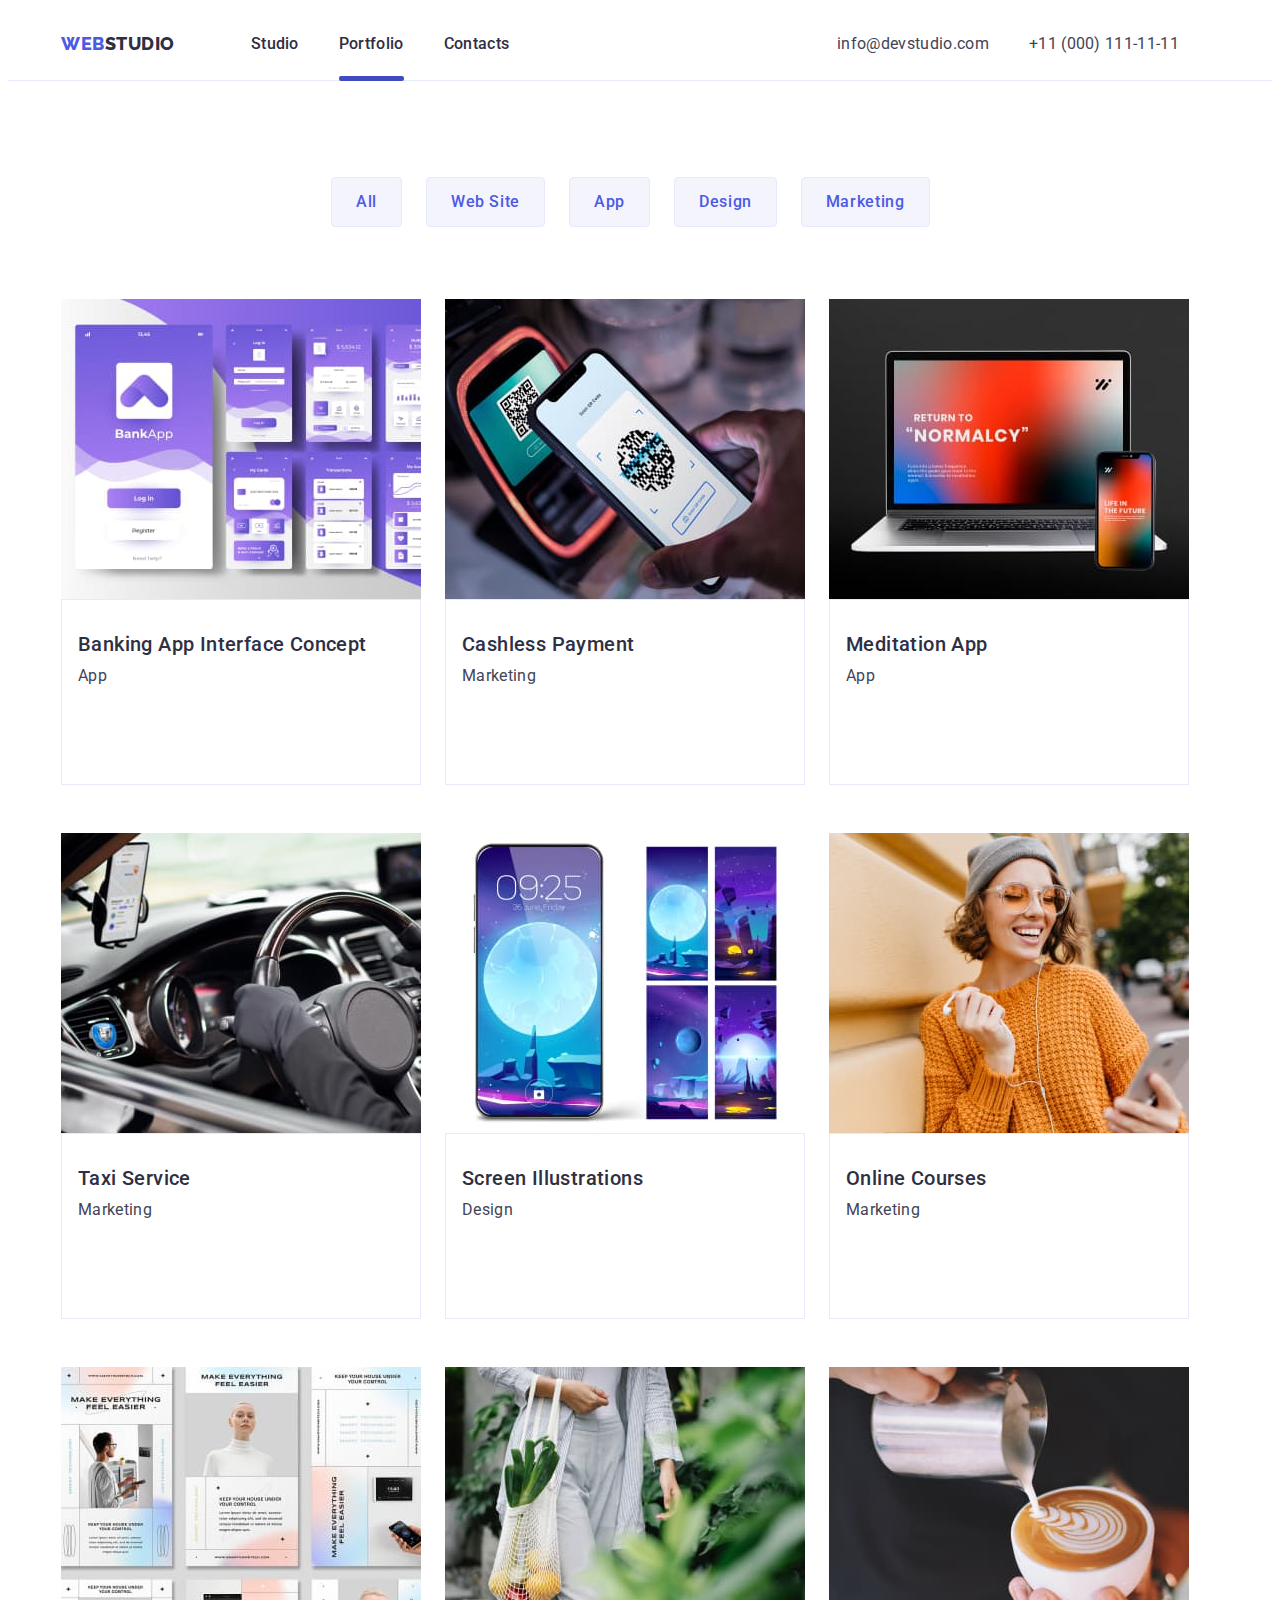
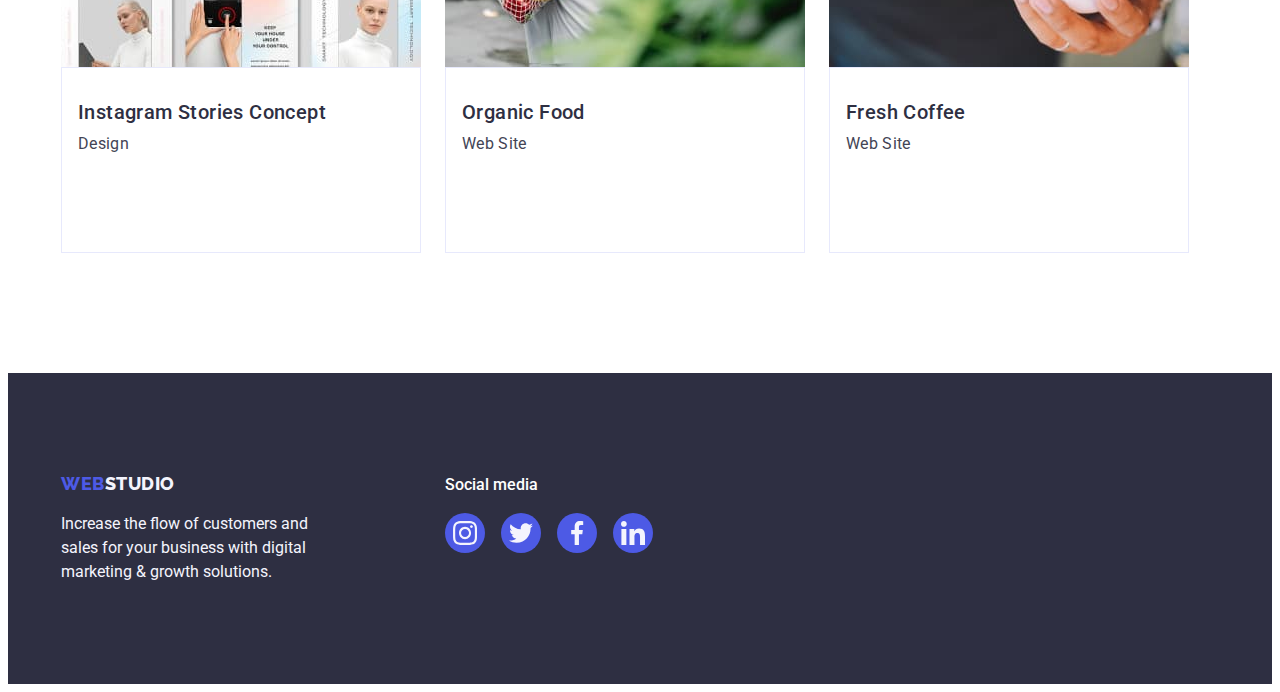
==== portfolio.html @ 5ac4493b "Initial commit" ====
<!DOCTYPE html>
<html lang="en">
<head>
    <meta charset="UTF-8">
    <meta http-equiv="X-UA-Compatible" content="IE=edge">
    <meta name="viewport" content="width=device-width, initial-scale=1.0">
    <title>Portfolio</title>
    <link rel="preconnect" href="https://fonts.googleapis.com">
    <link rel="preconnect" href="https://fonts.gstatic.com" crossorigin>
    <link href="https://fonts.googleapis.com/css2?family=Raleway:wght@800&family=Roboto:wght@400;500;700&display=swap" rel="stylesheet">
    <link rel="stylesheet" href="https://cdnjs.cloudflare.com/ajax/libs/modern-normalize/1.1.0/modern-normalize.min.css" integrity="sha512-wpPYUAdjBVSE4KJnH1VR1HeZfpl1ub8YT/NKx4PuQ5NmX2tKuGu6U/JRp5y+Y8XG2tV+wKQpNHVUX03MfMFn9Q==" crossorigin="anonymous" referrerpolicy="no-referrer" />
    <link rel="stylesheet" href="./css/styles.css">
</head>
<body>
    <header class="header">
        <div class="container header-container">
            <nav class="navigation">
                <a href="./index.html" class="logo link">Web<span class="transform">Studio</span></a>
                <ul class="list">
                    <li><a href="./index.html" class="header-link link">Studio</a></li>
                    <li><a href="./portfolio.html" class="header-link link menu-link">Portfolio</a></li>
                    <li><a href="" class="header-link link">Contacts</a></li>
                </ul>
            </nav>
            <address class="address">
                <ul class="list">
                    <li><a href="mailto:info@devstudio.com" class="link address-link">info@devstudio.com</a></li>
                    <li><a href="tel:+110001111111" class="link address-link">+11 (000) 111-11-11</a></li>
                </ul>
            </address>
        </div>
    </header>
    <main>
        <section class="portfolio">
            <div class="container">
            <h1 hidden>cocojambo</h1>
            <ul class="list portfolio-choose">
                <li class="margin"><button type="button" class="button">All</button></li>
                <li class="margin"><button type="button" class="button">Web Site</button></li>
                <li class="margin"><button type="button" class="button">App</button></li>
                <li class="margin"><button type="button" class="button">Design</button></li>
                <li class="margin"><button type="button" class="button">Marketing</button></li>
            </ul>
            <ul class="list portfolio-list">
                <li class="hackers-cover-li">
                    <a href="" class="link team-list-link">
                        <div class="shadow">
                        <div class="hackers-cover-wrap">
                        <img src="./images/img-8.jpg" alt="Banking App Interface Concept" class="portfolio-img">
                        <p class="hackers-cover-text">14 Stylish and User-Friendly App Design Concepts · Task Manager App · Calorie Tracker App · Exotic Fruit Ecommerce App · Cloud Storage App</p>
                        </div>
                        <div class="border">
                        <h2 class="zagolovok">Banking App Interface Concept</h2>
                        <p class="p-img">App</p>
                        </div>
                        </div>
                    </a>
                </li>
                <li class="hackers-cover-li">
                    <a href="" class="link team-list-link">
                        <div class="shadow">
                        <div class="hackers-cover-wrap">
                        <img src="./images/img-7.jpg" alt="Cashless Payment" class="portfolio-img">
                        <p class="hackers-cover-text">14 Stylish and User-Friendly App Design Concepts · Task Manager App · Calorie Tracker App · Exotic Fruit Ecommerce App · Cloud Storage App</p>
                        </div>
                        <div class="border">
                        <h2 class="zagolovok">Cashless Payment</h2>
                        <p class="p-img">Marketing</p>
                        </div>
                        </div>
                    </a>
                </li>
                <li class="hackers-cover-li">
                    <a href="" class="link team-list-link">
                        <div class="shadow">
                        <div class="hackers-cover-wrap">
                        <img src="./images/img-6.jpg" alt="Meditation App" class="portfolio-img">
                        <p class="hackers-cover-text">14 Stylish and User-Friendly App Design Concepts · Task Manager App · Calorie Tracker App · Exotic Fruit Ecommerce App · Cloud Storage App</p>
                        </div>
                        <div class="border">
                        <h2 class="zagolovok">Meditation App</h2>
                        <p class="p-img">App</p>
                        </div>
                        </div>
                    </a>
                </li>
                <li class="hackers-cover-li">
                    <a href="" class="link team-list-link">
                        <div class="shadow">
                            <div class="hackers-cover-wrap">
                        <img src="./images/img-5.jpg" alt="Taxi Service" class="portfolio-img">
                        <p class="hackers-cover-text">14 Stylish and User-Friendly App Design Concepts · Task Manager App · Calorie Tracker App · Exotic Fruit Ecommerce App · Cloud Storage App</p>
                    </div>
                        <div class="border">
                        <h2 class="zagolovok">Taxi Service</h2>
                        <p class="p-img">Marketing</p>
                        </div>
                        </div>
                    </a>
                </li>
                <li class="hackers-cover-li">
                    <a href="" class="link team-list-link">
                        <div class="shadow">
                            <div class="hackers-cover-wrap">
                        <img src="./images/img-4.jpg" alt="Screen Illustrations" class="portfolio-img">
                        <p class="hackers-cover-text">14 Stylish and User-Friendly App Design Concepts · Task Manager App · Calorie Tracker App · Exotic Fruit Ecommerce App · Cloud Storage App</p>
                    </div>
                        <div class="border">
                        <h2 class="zagolovok">Screen Illustrations</h2>
                        <p class="p-img">Design</p>
                        </div>
                        </div>
                    </a>
                </li>
                <li class="hackers-cover-li">
                    <a href="" class="link team-list-link">
                        <div class="shadow">
                            <div class="hackers-cover-wrap">
                        <img src="./images/img-3.jpg" alt="Online Courses" class="portfolio-img">
                        <p class="hackers-cover-text">14 Stylish and User-Friendly App Design Concepts · Task Manager App · Calorie Tracker App · Exotic Fruit Ecommerce App · Cloud Storage App</p>
                    </div>
                        <div class="border">
                        <h2 class="zagolovok">Online Courses</h2>
                        <p class="p-img">Marketing</p>
                        </div>
                        </div>
                    </a>
                </li>
                <li class="hackers-cover-li">
                    <a href="" class="link team-list-link">
                        <div class="shadow">
                            <div class="hackers-cover-wrap">
                        <img src="./images/img-2.jpg" alt="Instagram Stories Concept" class="portfolio-img">
                        <p class="hackers-cover-text">14 Stylish and User-Friendly App Design Concepts · Task Manager App · Calorie Tracker App · Exotic Fruit Ecommerce App · Cloud Storage App</p>
                    </div>
                        <div class="border">
                        <h2 class="zagolovok">Instagram Stories Concept</h2>
                        <p class="p-img">Design</p>
                        </div>
                    </div>
                    </a>
                </li>
                <li class="hackers-cover-li">
                    <a href="" class="link team-list-link">
                        <div class="shadow">
                            <div class="hackers-cover-wrap">
                        <img src="./images/img-1.jpg" alt="Organic Food" class="portfolio-img">
                        <p class="hackers-cover-text">14 Stylish and User-Friendly App Design Concepts · Task Manager App · Calorie Tracker App · Exotic Fruit Ecommerce App · Cloud Storage App</p>
                    </div>
                        <div class="border">
                        <h2 class="zagolovok">Organic Food</h2>
                        <p class="p-img">Web Site</p>
                        </div>
                    </div>
                    </a>
                </li>
                <li class="hackers-cover-li">
                    <a href="" class="link team-list-link">
                        <div class="shadow">
                            <div class="hackers-cover-wrap">
                        <img src="./images/img.jpg" alt="Fresh Coffee" class="portfolio-img">
                        <p class="hackers-cover-text">14 Stylish and User-Friendly App Design Concepts · Task Manager App · Calorie Tracker App · Exotic Fruit Ecommerce App · Cloud Storage App</p>
                    </div>
                        <div class="border">
                        <h2 class="zagolovok">Fresh Coffee</h2>
                        <p class="p-img">Web Site</p>
                        </div>
                    </div>
                    </a>
                </li>
            </ul>
        </div>
        </section>
    </main>
    <footer class="footer">
        <div class="container footer-container">
        <div class="footer-first-div">
        <a href="./index.html" class="logo link footer-link">Web<span class="footer-logo">Studio</span></a>
        <p class="footer-p">Increase the flow of customers and sales for your business with digital marketing & growth solutions.</p>
        </div>
        <div class="footer-first-div">
            <p class="footer-h2">Social media</p>    
             <ul class="footer-list list">
                <li class="hackers-soc-item"><a href="" class="hackers-soc-link link"><svg class="hackers-soc-icon" width="24" height="24">
                    <use href="./images/icons.svg#icon-instagram-2"></use>
                </svg></a></li>
                <li class="hackers-soc-item"><a href="" class="hackers-soc-link link"><svg class="hackers-soc-icon" width="24" height="24">
                    <use href="./images/icons.svg#icon-twitter-1"></use>
                </svg></a></li>
                <li class="hackers-soc-item"><a href="" class="hackers-soc-link link"><svg class="hackers-soc-icon" width="24" height="24">
                    <use href="./images/icons.svg#icon-facebook-1"></use>
                </svg></a></li>
                <li class="hackers-soc-item"><a href="" class="hackers-soc-link link"><svg class="hackers-soc-icon" width="24" height="24">
                    <use href="./images/icons.svg#icon-linkedin-1"></use>
                </svg></a></li>
            </ul></div>
        </div>
    </footer>
</body>
</html>
---- css/styles.css ----
:root {
    --web-transform: #4d5ae5;
    --studio-transform: #2e2f42;
    --address-transform: #434455;
    --background-button: #F4F4FD;
}
p,h1,h2,h3,h4,h5,h6 {
    margin: 0;
}
ul {
    margin: 0;
    padding-left: 0;
}
.logo {
    font-family: "Raleway", sans-serif;
    font-style: normal;
    font-weight: 800;
    font-size: 18px;
    line-height: 1.17;
    display: flex;
    align-items: center;
    letter-spacing: 0.03em;
    text-transform: uppercase;
    color: var(--web-transform);
    margin-right: 76px;
}
.header-container {
    display: flex;
}
.link {
    text-decoration: none;
}
body {
    font-family: "Roboto", sans-serif;
    color: #434455;
    background-color: #FFFFFF;
}
.list {
    color: var(--seeing);
    color: var(--mocno2);
    list-style-type: none;
    display: flex;
}
.background {
    background: #2E2F42;
    padding-top: 188px;
    padding-bottom: 188px;
    background-image: linear-gradient(rgba(46, 47, 66, 0.7),rgba(46, 47, 66, 0.7)), url(../images/people-office.jpg);
    background-repeat: no-repeat;
    background-size: 1440px 600px;
    background-position: center;
}
.bomba {
    font-weight: 700;
    font-size: 56px;
    line-height: 60px;
    text-align: center;
    letter-spacing: 0.02em;
    color: #FFFFFF;
    width: 496px;
    margin: 0 auto;
}
.header {
    padding-top: 24px;
    padding-bottom: 24px;
    border-bottom: 1px solid #E7E9FC;
}
.info {
    padding-bottom: 120px;
}
.navigation {
    display: flex;
    margin-right: auto;
}
.btn {
    box-shadow: 0px 4px 4px rgba(0, 0, 0, 0.15);
    border-radius: 4px;
    color: #FFFFFF;
    font-weight: 500;
    font-size: 16px;
    line-height: 24px;
    align-items: center;
    border: none;
    display: flex;
    font-family: "Roboto", sans-serif;
    letter-spacing: 0.04em;
    cursor: pointer;
    background-color: #4D5AE5;
    margin: 0 auto;
    padding: 16px 32px;
    margin-top: 48px;
}
.transform {
    color: var(--studio-transform);
}
.address {
    font-style: normal;
}
.header-link {
    font-weight: 500;
    font-size: 16px;
    line-height: 1.5;
    letter-spacing: 0.02em;
    color: var(--studio-transform);
    margin-right: 40px;
    position: relative;
}
.menu-link::after {
    content: '';
    display: block;
    width: 100%;
    height: 5px;
    background-color: #404BBF;
    position: absolute;
    border-radius: 2px;
    margin-top: 20px;
}
.address-link {
    font-size: 16px;
    line-height: 1.5;
    letter-spacing: 0.02em;
    color: var(--address-transform);
    margin-right: 40px;
}
.header-link:hover {
    color: #404bbf;
}
.header-link:focus {
    color: #404bbf;
}
.address-link:hover {
    color: #404bbf;
}
.address-link:focus {
    color: #404bbf;
}
.btn:hover {
    background-color: #404BBF;
}
.btn:focus {
    background-color: #404BBF;
}
.strategy {
    font-weight: 500;
    font-size: 20px;
    line-height: 1.2;
    letter-spacing: 0.02em;
    color: var(--studio-transform);
    text-align: left;
    
}
.in-strategy {
    font-size: 16px;
    line-height: 1.5;
    letter-spacing: 0.02em;
    color: var(--address-transform);
    margin-top: 8px;
    text-align: left;
}
.cocojambo {
    font-size: 36px;
    line-height: 1.11;
    text-align: center;
    letter-spacing: 0.02em;
    text-transform: capitalize;
    color: var(--studio-transform);
    margin-bottom: 72px;
}
.hackers {
    background-color: #F4F4FD;
    padding-bottom: 120px;
    padding-top: 120px;
}
.hacker {
    background-color: #FFFFFF;
    margin-right: 24px;
    display: block;
    box-shadow: 0px 1px 6px rgba(46, 47, 66, 0.08), 0px 1px 1px rgba(46, 47, 66, 0.16), 0px 2px 1px rgba(46, 47, 66, 0.08);
    border-radius: 0px 0px 4px 4px;
}
.footer {
    background-color: var(--studio-transform);
    padding-top: 100px;
    padding-bottom: 100px;
}
.footer-logo {
    color: #f4f4fd;
    
}
.button {
    font-family: "Roboto", sans-serif;
    font-weight: 500;
    font-size: 16px;
    line-height: 1.5;
    letter-spacing: 0.04em;
    color: var(--web-transform);
    background-color: var(--background-button);
    flex-direction: row;
    justify-content: center;
    align-items: center;
    padding: 12px 24px;
    border: 1px solid #E7E9FC;
    border-radius: 4px;
    cursor: pointer;
    transition: 0.9s;
}
.button:hover {
    color: #FFFFFF;
    background-color: #404BBF;
}
.button:focus {
    color: #FFFFFF;
    background-color: #404BBF;
    cursor: pointer;
}
.zagolovok {
    font-weight: 500;
    font-size: 20px;
    line-height: 1.2;
    letter-spacing: 0.02em;
    color: var(--studio-transform);
    position: relative;
}
.p-img {
    font-size: 16px;
    line-height: 1.5;
    letter-spacing: 0.02em;
    color: var(--address-transform);
    padding-top: 8px;
}
.footer-p {
    font-family: 'Roboto';
    font-style: normal;
    font-weight: 400;
    font-size: 16px;
    line-height: 24px;
    color: #F4F4FD;
    width: 264px;
}
.container {
    width: 1158px;
    margin: 0 auto;
    padding-right: 15px;
    padding-left: 15px;
}
.about {
    padding-top: 120px;
    padding-bottom: 120px;
}
.thelastofus {
    margin-right: 24px;
}
.resident {
    margin-right: 24px;
    width: 264px;
}
.tilted {
    padding-top: 32px;
    padding-bottom: 32px;
}
.portfolio-list {
    display: flex;
    flex-wrap: wrap;
    gap: 48px 24px;
}
.portfolio-choose {
    padding-bottom: 72px;
    margin-left: 270px;
}
.border {
    border: 1px solid #E7E9FC;
    height: 120px;
    padding-left: 16px;
    padding-top: 32px;
    padding-bottom: 32px;
    padding-right: 0;
    position: relative;
}
.portfolio {
    padding-bottom: 120px;
    padding-top: 96px;
}
.portfolio-img {
    display: block;
}
.margin {
    margin-right: 24px;
}
.footer-link {
    margin-bottom: 18px;
}
.hackery {
    text-align: center;
    margin-bottom: 8px;
}
.hackers-soc-list {
    display: flex;
    justify-content: center;
    gap: 24px;
}
.hackers-soc-item {
    width: 40px;
    height: 40px;
}
.hackers-soc-link {
    width: 100%;
    height: 100%;
    border-radius: 50%;
    background-color: #4D5AE5;
    display: flex;
    align-items: center;
    justify-content: center;
}
.strategy-up {
    width: 264px;
    height: 112px;
    background: #F4F4FD;
    border-radius: 4px;
    margin-bottom: 8px;
    display: flex;
    align-items: center;
    justify-content: center;
}
.last-h1 {
    font-weight: 700;
    font-size: 36px;
    line-height: 40px;
    text-align: center;
    color: #2E2F42;
    margin-bottom: 72px;
}
.last-section {
    padding-top: 120px;
    padding-bottom: 120px;
}
.footer-h2 {
    font-weight: 500;
    font-size: 16px;
    line-height: 24px;
    color: #FFFFFF;
}
.last-div {
    display: flex;
}
.last-ul {
    margin-left: 24px;
    margin: 0 auto;
}
.footer-svg {
    margin: 0 auto;
}
.footer-list {
    display: flex;
    justify-content: center;
    gap: 16px;
    margin-top: 16px;
}
.last-footer-div {
    margin-right: 135px;
}
.button:hover {
    box-shadow: 0px 3px 1px rgba(0, 0, 0, 0.1), 0px 2px 1px rgba(0, 0, 0, 0.08), 0px 2px 2px rgba(0, 0, 0, 0.12);
}
.border:hover {
    box-shadow: 0px 1px 6px rgba(46, 47, 66, 0.08), 0px 1px 1px rgba(46, 47, 66, 0.16), 0px 2px 1px rgba(46, 47, 66, 0.08);
}
.hackers-soc-link:hover {
    background: hsl(165, 77%, 47%);
}
.shadow:hover {
    box-shadow: 0px 1px 6px rgba(46, 47, 66, 0.08), 0px 1px 1px rgba(46, 47, 66, 0.16), 0px 2px 1px rgba(46, 47, 66, 0.08);
}
.footer-container {
    display: flex;
}
.footer-first-div {
    padding-right: 120px;
}
.hackers-cover-li {
    position: relative;
}
.hackers-cover-text {
    position: absolute;
    top: 0;
    font-size: 16px;
    font-weight: 400px;
    color: #f4f4fd;
    background-color: #4D5AE5;
    padding: 40px;
    height: 100%;
    transform: translateY(100%);
    transition: transform 300ms linear;
    line-height: 24px;
}
.hackers-cover-wrap {
    position: relative;
    overflow: hidden;
}
.team-list-link:hover .hackers-cover-text {
transform: translate(0);
}
.backdrop {
    width: 100%;
    height: 100%;
    position: fixed;
    top: 0;
    background-color: rgba(0, 0, 0, 0.452);
    transition: opacity 300ms linear, visibility 300ms linear;
}
.modal {
    width: 408px;
    height: 576px;
    background-color: #FFFFFF;
    border-radius: 4px;
    position: absolute;
    top: 50%;
    left: 50%;
    transform: translate(-50%, -50%) scale(1) rotate(0);
    transition: 300ms linear;
}
.backdrop.is-hidden .modal {
    transform: translate(-50%, -50%) scale(0) rotate(-90deg);
}
.modal-button-close {
    position: absolute;
    top: 20px;
    right: 20px;
    border: none;
    background-color: #FFFFFF;
    cursor: pointer;
}
.is-hidden {
    opacity: 0;
    visibility: hidden;
    pointer-events: none;
}
.hackers-soc-link {
    transition: 0.7s;
}
.icon {
    fill: currentColor;
}
.soc-link {
width: 168px;
height: 88px;
border: 1px solid #8E8F99;
border-radius: 4px;
display: flex;
align-items: center;
justify-content: center;
color: #8E8F99;
transition: 0.7s;
}
.soc-link:hover,
.soc-link:focus {
 border-color: #404BBF;
 color: #404BBF;
}
.shadow {
    transition: all 0.8s;
}
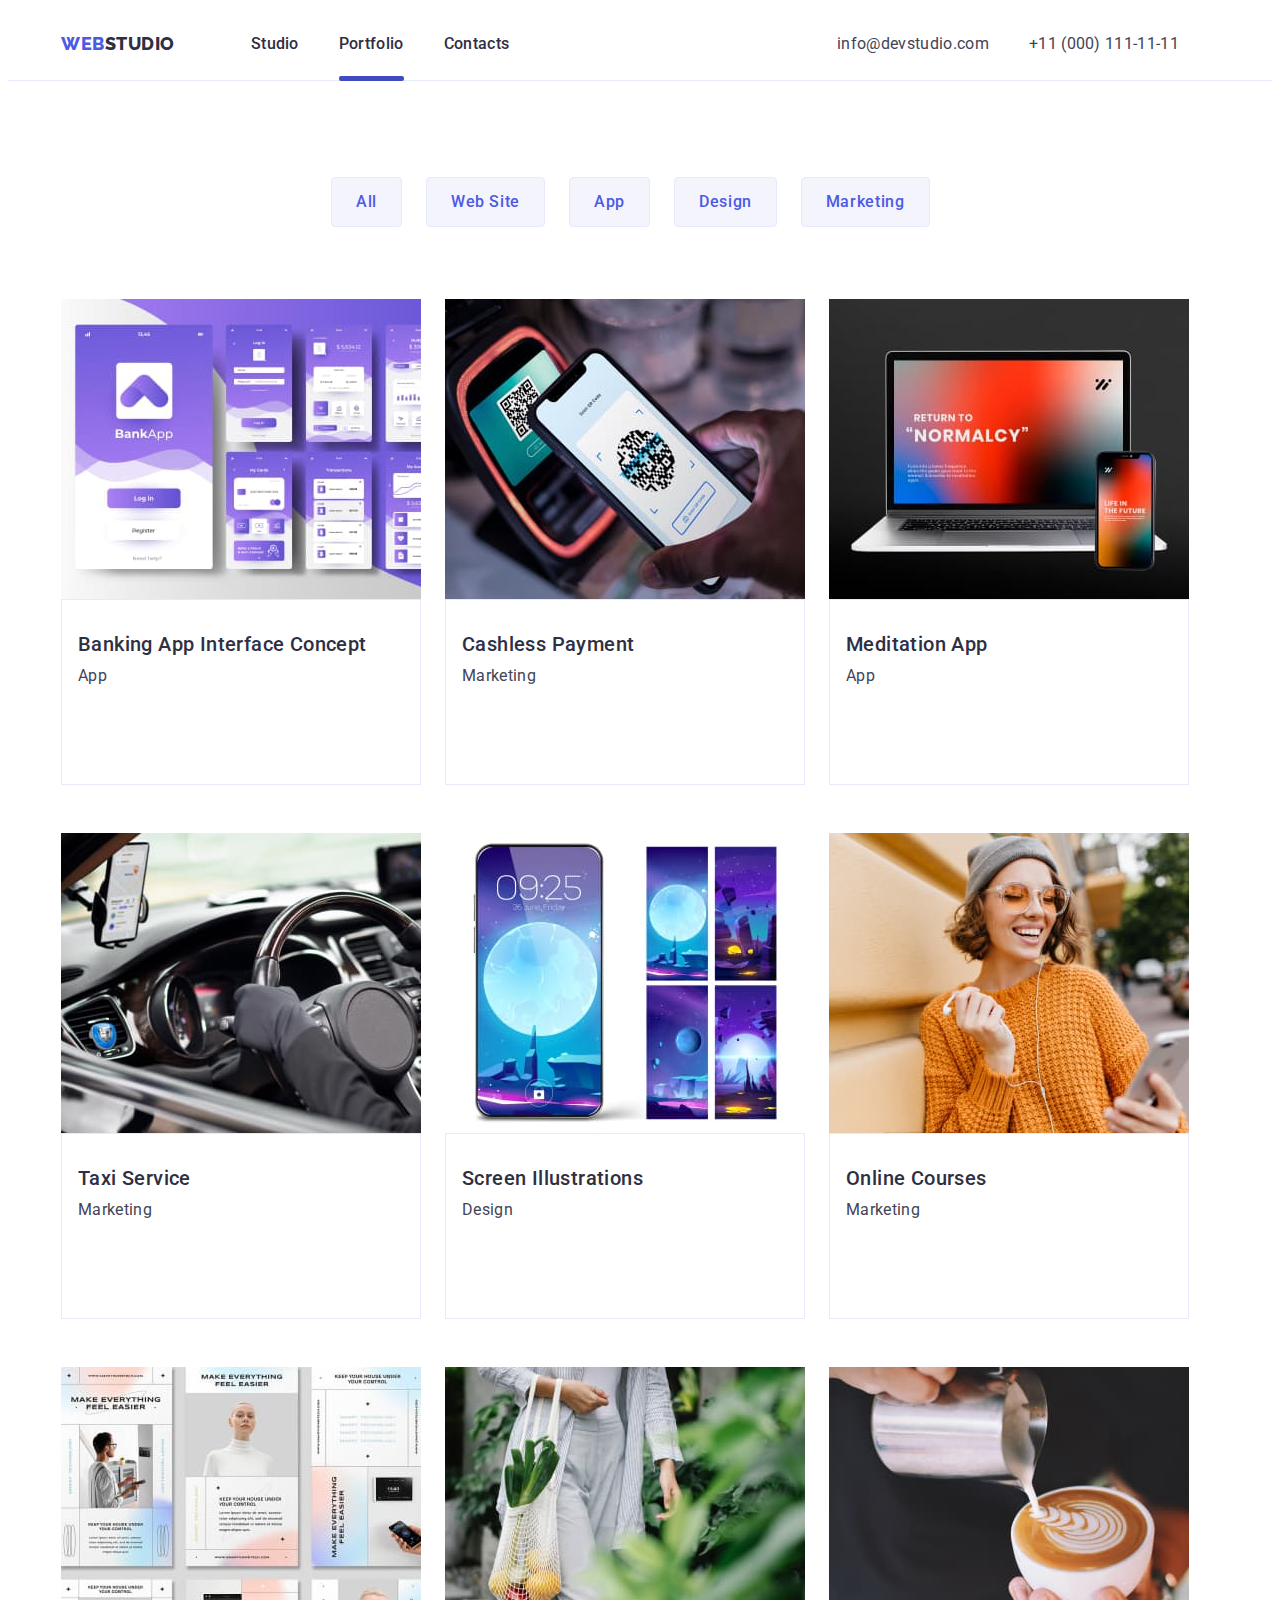
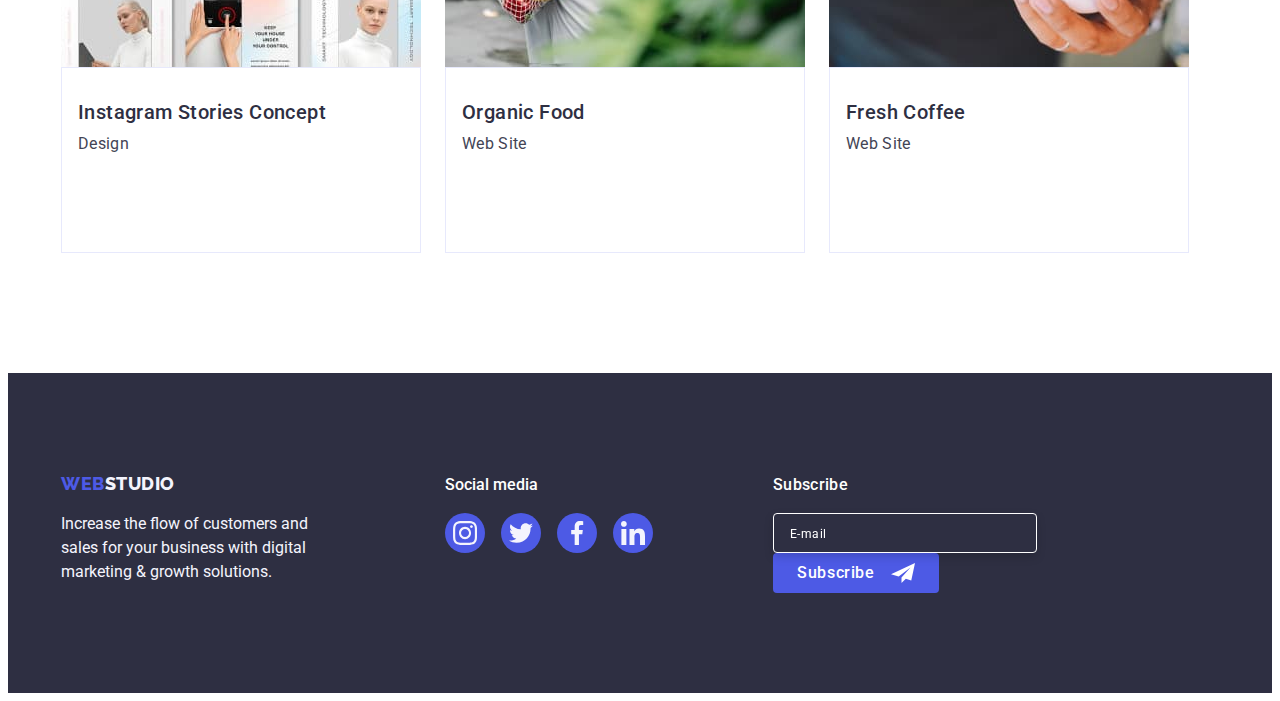
==== commit 913104fa: "Update portfolio.html" ====
--- a/portfolio.html
+++ b/portfolio.html
@@ -194,6 +194,13 @@
                     <use href="./images/icons.svg#icon-linkedin-1"></use>
                 </svg></a></li>
             </ul></div>
+        <div class="footer-first-div">
+            <p class="footer-last-p">Subscribe</p>
+            <input type="text" name="user-email" class="footer-input" placeholder="E-mail">
+            <button class="footer-last-button">Subscribe<svg class="footer-last-icon" width="24px" height="24px">
+                <use href="./images/icons.svg#icon-Frame-3"></use>
+            </svg></button>
+        </div>    
         </div>
     </footer>
 </body>
--- a/css/styles.css
+++ b/css/styles.css
@@ -409,7 +409,7 @@
 }
 .modal {
     width: 408px;
-    height: 576px;
+    height: 584px;
     background-color: #FFFFFF;
     border-radius: 4px;
     position: absolute;
@@ -458,4 +458,224 @@
 }
 .shadow {
     transition: all 0.8s;
+}
+.modal-title {
+    text-align: center;
+    font-family: 'Roboto';
+    font-style: normal;
+    font-weight: 500;
+    font-size: 16px;
+    line-height: 24px;
+    letter-spacing: 0.02em;
+    color: #2E2F42;
+    margin-top: 70px;
+    margin-bottom: 16px;
+}
+.modal-wrap {
+    position: relative;
+}
+.modal-input {
+    width: 360px;
+    height: 40px;
+    border-radius: 4px;
+    display: block;
+    margin: 0 auto;
+    margin-bottom: 8px;
+    border: 1px solid gray;
+}
+.modal-icon {
+    position: absolute;
+    top: 50%;
+    right: 210px;
+}
+.modal-wrap2 {
+    position: relative;
+}
+.modal-icon2 {
+    position: absolute;
+    top: 50%;
+    left: 38px;
+}
+.modal-wrap3 {
+    position: relative;
+}
+.modal-icon3 {
+    position: absolute;
+    top: 50%;
+    left: 38px;
+}
+.modal-comment {
+    border: 1px solid rgba(46, 47, 66, 0.4);
+    border-radius: 4px;
+    width: 360px;
+    height: 120px;
+    box-sizing: border-box;
+    margin: 0 auto;
+    display: block;
+    font-family: 'Roboto';
+    font-style: normal;
+    font-weight: 400;
+    font-size: 12px;
+    line-height: 14px;
+    letter-spacing: 0.04em;
+}
+.modal-access {
+    width: 16px;
+    height: 16px;
+    border: 1px solid rgba(46, 47, 66, 0.4);
+    border-radius: 2px;
+    margin-left: 24px;
+    margin-top: 16px;
+}
+.modal-send {
+    padding: 16px 32px;
+    gap: 10px;
+    width: 169px;
+    height: 56px;
+    background: #4D5AE5;
+    border-radius: 4px;
+    box-shadow: 0px 4px 4px rgba(0, 0, 0, 0.15);
+    border: none;
+    flex-direction: row;
+    align-items: flex-start;
+    display: flex;
+    text-align: center;
+    justify-content: center;
+    font-family: 'Roboto';
+    font-style: normal;
+    font-weight: 500;
+    font-size: 16px;
+    line-height: 24px;
+    display: flex;
+    align-items: center;
+    text-align: center;
+    letter-spacing: 0.04em;
+    color: #FFFFFF;
+    margin: 0 auto;
+    margin-top: 24px;
+    cursor: pointer;
+}
+.modal-input-name {
+    font-family: 'Roboto';
+    font-style: normal;
+    font-weight: 400;
+    font-size: 12px;
+    line-height: 14px;
+    letter-spacing: 0.04em;
+    color: #8E8F99;
+    margin-left: 24px;
+    margin-bottom: 4px;
+}
+.modal-input-phone {
+    font-family: 'Roboto';
+    font-style: normal;
+    font-weight: 400;
+    font-size: 12px;
+    line-height: 14px;
+    letter-spacing: 0.04em;
+    color: #8E8F99;
+    margin-left: 24px;
+    margin-bottom: 4px;
+}
+.modal-input-email {
+    font-family: 'Roboto';
+    font-style: normal;
+    font-weight: 400;
+    font-size: 12px;
+    line-height: 14px;
+    letter-spacing: 0.04em;
+    color: #8E8F99;
+    margin-left: 24px;
+    margin-bottom: 4px;
+}
+.modal-input-comment {
+    font-family: 'Roboto';
+    font-style: normal;
+    font-weight: 400;
+    font-size: 12px;
+    line-height: 14px;
+    letter-spacing: 0.04em;
+    color: #8E8F99;
+    margin-left: 24px;
+    margin-bottom: 4px;
+}
+.modal-comment::placeholder {
+    color: rgba(46, 47, 66, 0.4);
+    padding-left: 16px;
+}
+.modal-input:focus {
+    outline-color: #4D5AE5;
+}
+.modal-comment:focus {
+    outline-color: #4D5AE5;
+}
+.joskiy-wrap {
+    position: relative;
+}
+.prikol {
+    font-family: 'Roboto';
+    font-style: normal;
+    font-weight: 400;
+    font-size: 12px;
+    line-height: 14px;
+    letter-spacing: 0.04em;
+    color: #8E8F99;
+    position: absolute;
+    top: 50%;
+    right: 45px;
+}
+.modal-link {
+    color: #4D5AE5;
+}
+.footer-last-p {
+    font-family: 'Roboto';
+    font-style: normal;
+    font-weight: 500;
+    font-size: 16px;
+    line-height: 24px;
+    letter-spacing: 0.02em;
+    color: #FFFFFF;
+}
+.footer-input {
+    box-sizing: border-box;
+    border: 1px solid #FFFFFF;
+    filter: drop-shadow(0px 4px 4px rgba(0, 0, 0, 0.15));
+    border-radius: 4px;
+    width: 264px;
+    height: 40px;
+    margin-top: 16px;
+    background: #2E2F42;
+    padding-left: 16px;
+}
+.footer-input::placeholder {
+    font-family: 'Roboto';
+    font-style: normal;
+    font-weight: 400;
+    font-size: 12px;
+    line-height: 24px;
+    display: flex;
+    align-items: center;
+    letter-spacing: 0.04em;
+    color: #FFFFFF;
+}
+.footer-last-button {
+    display: flex;
+    flex-direction: row;
+    justify-content: center;
+    align-items: center;
+    padding: 8px 24px;
+    gap: 16px;
+    background: #4D5AE5;
+    border-radius: 4px;
+    border: none;
+    font-family: 'Roboto';
+    font-style: normal;
+    font-weight: 500;
+    font-size: 16px;
+    line-height: 24px;
+    display: flex;
+    align-items: center;
+    text-align: center;
+    letter-spacing: 0.04em;
+    color: #FFFFFF;
 }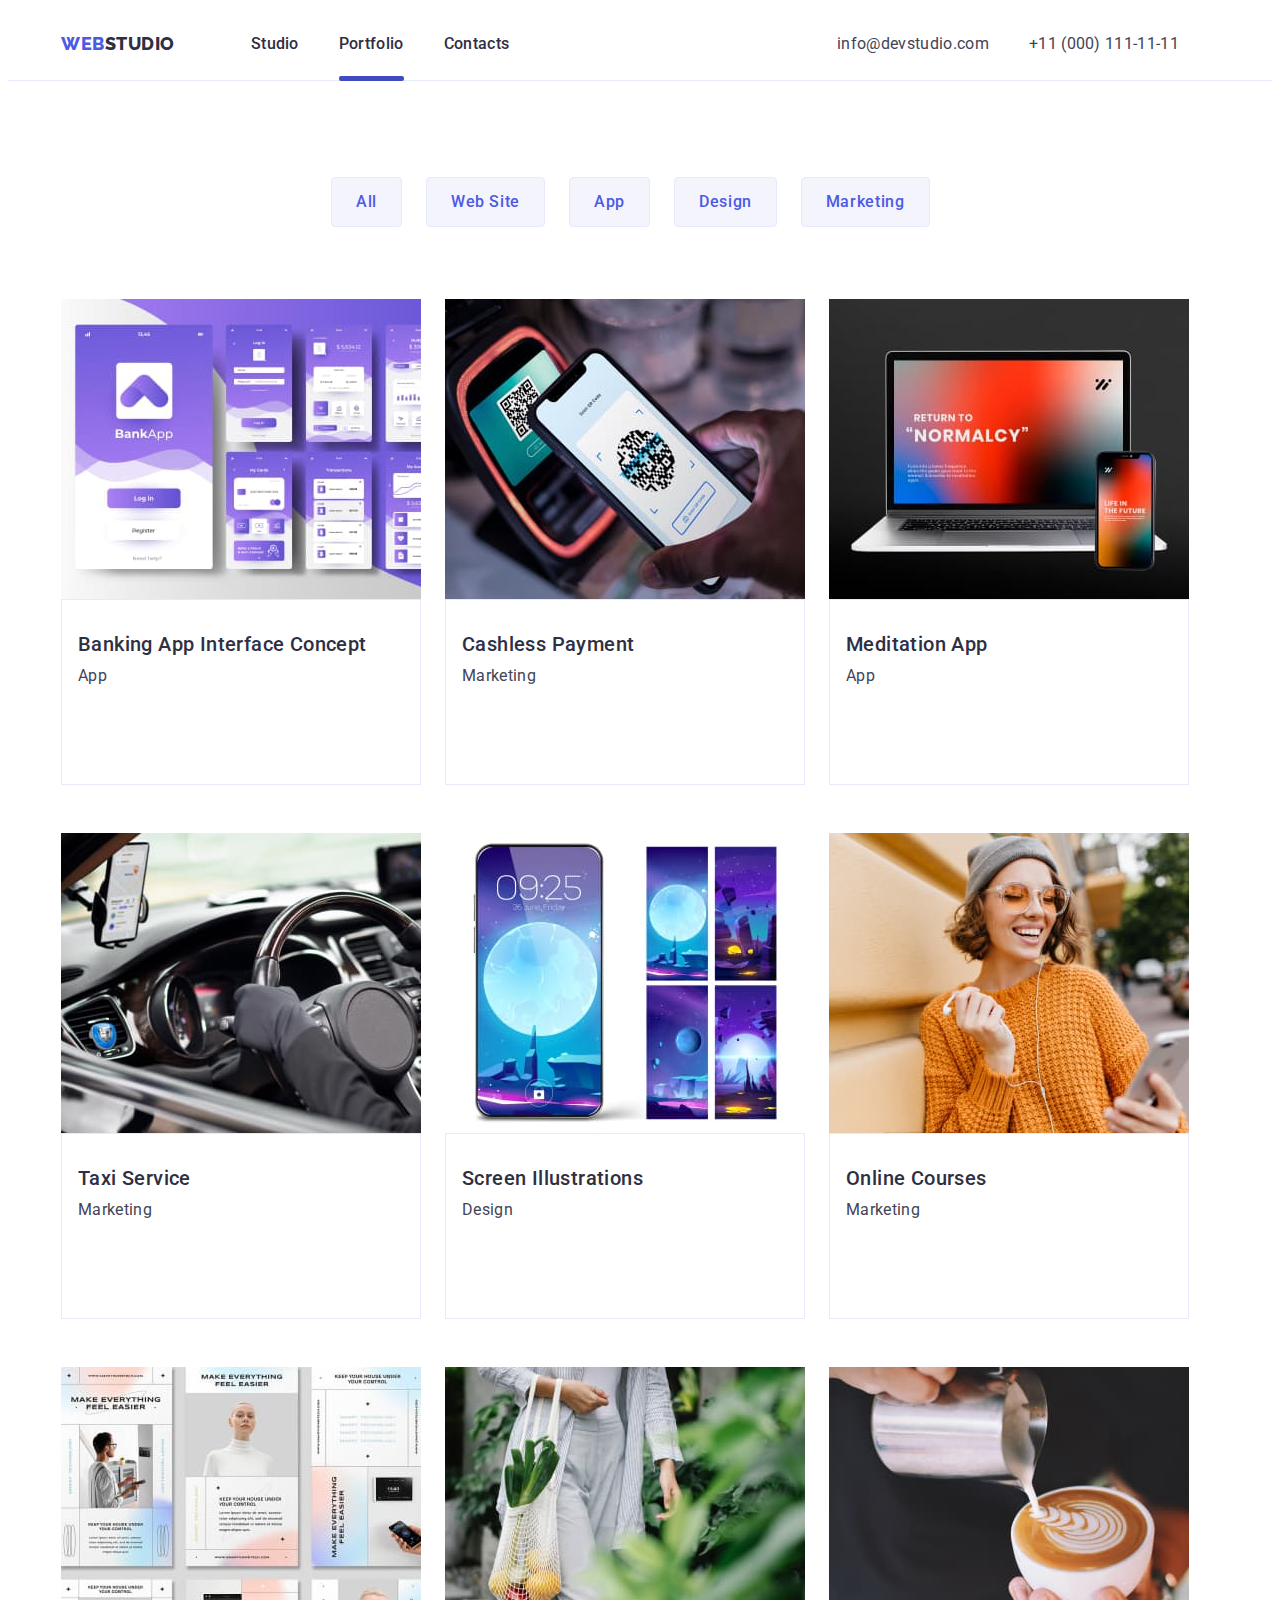
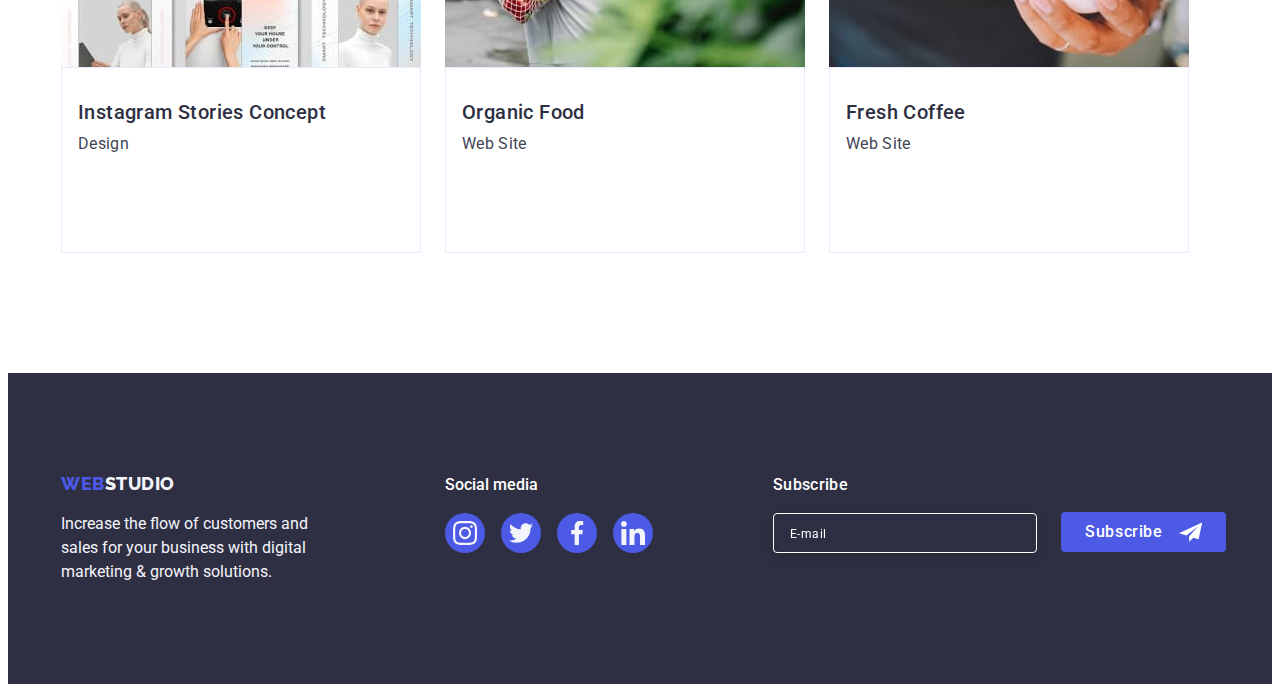
==== commit 9d00e1be: "ok" ====
--- a/portfolio.html
+++ b/portfolio.html
@@ -194,13 +194,15 @@
                     <use href="./images/icons.svg#icon-linkedin-1"></use>
                 </svg></a></li>
             </ul></div>
-        <div class="footer-first-div">
+            <form class="footer-form">
             <p class="footer-last-p">Subscribe</p>
+            <div class="footer-last-div">
             <input type="text" name="user-email" class="footer-input" placeholder="E-mail">
             <button class="footer-last-button">Subscribe<svg class="footer-last-icon" width="24px" height="24px">
                 <use href="./images/icons.svg#icon-Frame-3"></use>
             </svg></button>
-        </div>    
+            </div> 
+            </form> 
         </div>
     </footer>
 </body>
--- a/css/styles.css
+++ b/css/styles.css
@@ -425,9 +425,9 @@
     position: absolute;
     top: 20px;
     right: 20px;
-    border: none;
     background-color: #FFFFFF;
     cursor: pointer;
+    border: none;
 }
 .is-hidden {
     opacity: 0;
@@ -481,7 +481,8 @@
     display: block;
     margin: 0 auto;
     margin-bottom: 8px;
-    border: 1px solid gray;
+    border: 1px solid rgba(46, 47, 66, 0.4);
+    padding-left: 35px;
 }
 .modal-icon {
     position: absolute;
@@ -518,6 +519,8 @@
     font-size: 12px;
     line-height: 14px;
     letter-spacing: 0.04em;
+    resize: none;
+    padding-top: 8px;
 }
 .modal-access {
     width: 16px;
@@ -526,6 +529,7 @@
     border-radius: 2px;
     margin-left: 24px;
     margin-top: 16px;
+    cursor: pointer;
 }
 .modal-send {
     padding: 16px 32px;
@@ -623,6 +627,7 @@
     position: absolute;
     top: 50%;
     right: 45px;
+    cursor: pointer;
 }
 .modal-link {
     color: #4D5AE5;
@@ -646,6 +651,7 @@
     margin-top: 16px;
     background: #2E2F42;
     padding-left: 16px;
+    color: white;
 }
 .footer-input::placeholder {
     font-family: 'Roboto';
@@ -678,4 +684,29 @@
     text-align: center;
     letter-spacing: 0.04em;
     color: #FFFFFF;
-}+    margin-left: 24px;
+    width: 165px;
+    height: 40px;
+    margin-top: 15px;
+}
+.modal-icon-link:hover {
+    fill: #404BBF;
+}
+.modal-icon-close {
+    fill: currentColor;
+}
+.footer-last-div {
+    display: flex;
+}
+.modal-icon-link {
+    color: #E7E9FC;
+}
+.modal-input:focus + .modal-icon {
+    fill: #4D5AE5;
+}
+.modal-input:focus + .modal-icon2 {
+    fill: #4D5AE5;
+}
+.modal-input:focus + .modal-icon3 {
+    fill: #4D5AE5;
+}
